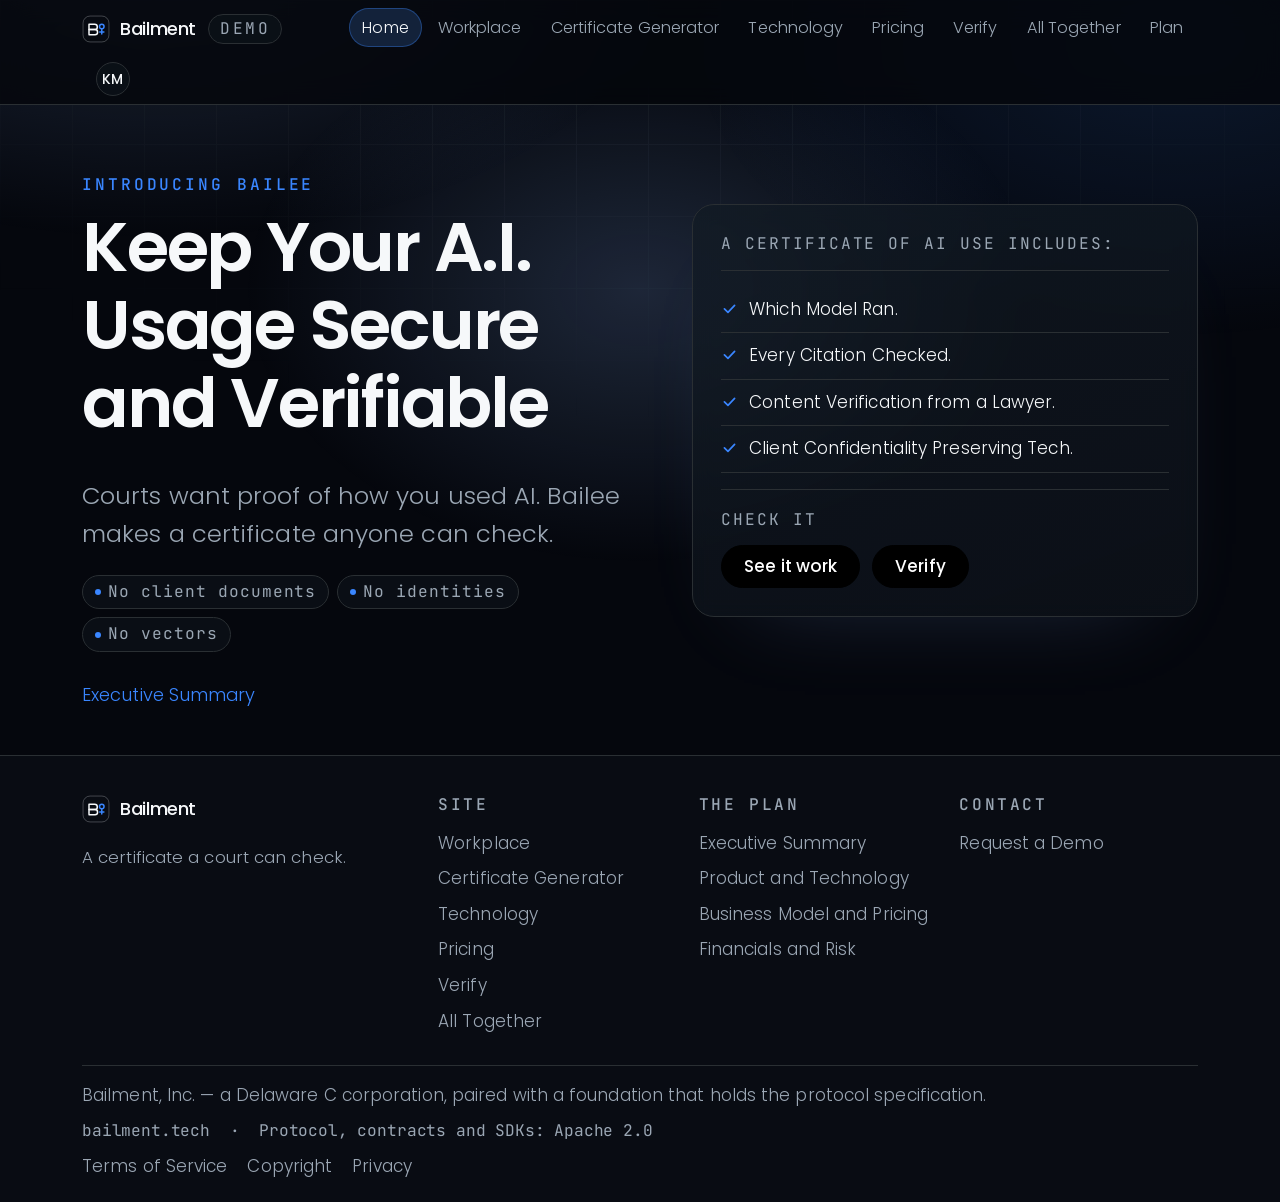
==== index.html @ bb175f4e "Add All Together: the four-part demo on one page - all-together.html (new nav tab): Workplace -> Cer" ====
<!DOCTYPE html>
<html lang="en">
<head>
  <meta charset="utf-8">
  <meta name="viewport" content="width=device-width, initial-scale=1">
  <meta http-equiv="Cache-Control" content="no-cache">
  <title>Bailment &mdash; Keep Your A.I. Usage Secure and Verifiable</title>
  <meta name="description" content="Courts ask lawyers to prove how they used AI. Bailee makes a certificate a court can check.">
  <meta name="color-scheme" content="dark">
  <link rel="canonical" href="https://bailment.tech/">
  <link rel="icon" href="assets/favicon.svg" type="image/svg+xml">
  <meta property="og:type" content="website">
  <meta property="og:site_name" content="Bailment">
  <meta property="og:title" content="Bailment &mdash; Keep Your A.I. Usage Secure and Verifiable">
  <meta property="og:description" content="Courts ask lawyers to prove how they used AI. Bailee makes a certificate a court can check.">
  <meta property="og:url" content="https://bailment.tech/">
  <meta property="og:image" content="https://bailment.tech/assets/og.png">
  <meta property="og:image:width" content="1200">
  <meta property="og:image:height" content="630">
  <meta property="og:image:alt" content="Bailment - a certificate a court can check">
  <meta name="twitter:card" content="summary_large_image">
  <meta name="twitter:title" content="Bailment &mdash; Keep Your A.I. Usage Secure and Verifiable">
  <meta name="twitter:description" content="Courts ask lawyers to prove how they used AI. Bailee makes a certificate a court can check.">
  <meta name="twitter:image" content="https://bailment.tech/assets/og.png">
  <link rel="stylesheet" href="style.css?v=8">
</head>
<body>
<a class="skip" href="#main">Skip to content</a>
<header class="nav">
  <div class="wrap nav-inner">
    <a class="brand" href="index.html">
      <svg viewBox="0 0 32 32" role="img" aria-label="Bailment mark" focusable="false"><title>Bailment</title><rect x="1.2" y="1.2" width="29.6" height="29.6" rx="8" fill="none" stroke="currentColor" stroke-opacity=".28"/><path d="M8 21.5V10.5h6.4a3.1 3.1 0 0 1 0 6.2H8" fill="none" stroke="currentColor" stroke-width="1.7" stroke-linecap="round" stroke-linejoin="round"/><path d="M8 16.7h6.9a2.9 2.9 0 0 1 0 5.8H8" fill="none" stroke="currentColor" stroke-width="1.7" stroke-linecap="round" stroke-linejoin="round"/><circle cx="22.6" cy="13.1" r="2.6" fill="none" stroke="#3A86FF" stroke-width="1.7"/><path d="M22.6 15.7v5.9" stroke="#3A86FF" stroke-width="1.7" stroke-linecap="round"/><path d="M20.2 19.4h4.8" stroke="#3A86FF" stroke-width="1.7" stroke-linecap="round"/></svg>
      <span class="brand-name">Bailment</span>
    </a>
    <span class="stage" data-config="demoBanner" title="Working demonstration, not a production deployment">demo</span>
    <nav aria-label="Main">
      <ul class="nav-links">
        <li><a href="index.html" aria-current="page">Home</a></li>
        <li><a href="workplace.html">Workplace</a></li>
        <li><a href="product.html">Certificate Generator</a></li>
        <li><a href="technology.html">Technology</a></li>
        <li><a href="pricing.html">Pricing</a></li>
        <li><a href="verify.html">Verify</a></li>
        <li><a href="all-together.html">All Together</a></li>
        <li><a href="plan.html">Plan</a></li>
      </ul>
    </nav>
  </div>
</header>

<main id="main">

<section class="hero">
  <div class="wrap">
    <div class="grid split">
      <div>
        <span class="eyebrow">Introducing Bailee</span>
        <h1 data-config="headline">Keep Your A.I. Usage Secure and Verifiable</h1>
        <p class="lead" data-config="subline">Courts want proof of how you used AI. Bailee makes a certificate anyone can check.</p>
        <div class="chip-row" style="margin-top:20px">
          <span class="chip"><span class="dot"></span>No client documents</span>
          <span class="chip"><span class="dot"></span>No identities</span>
          <span class="chip"><span class="dot"></span>No vectors</span>
        </div>
      </div>

      <div class="cert" aria-label="Example certificate">
        <div class="cert-top">
          <span class="cert-title">A Certificate of AI Use Includes:</span>
        </div>
        <div class="cert-claim"><svg viewBox="0 0 20 20" aria-hidden="true" focusable="false"><path d="M4 10.5 L8.2 14.6 L16 6.4" fill="none" stroke="currentColor" stroke-width="2" stroke-linecap="round" stroke-linejoin="round"/></svg><span>Which Model Ran.</span></div>
        <div class="cert-claim"><svg viewBox="0 0 20 20" aria-hidden="true" focusable="false"><path d="M4 10.5 L8.2 14.6 L16 6.4" fill="none" stroke="currentColor" stroke-width="2" stroke-linecap="round" stroke-linejoin="round"/></svg><span>Every Citation Checked.</span></div>
        <div class="cert-claim"><svg viewBox="0 0 20 20" aria-hidden="true" focusable="false"><path d="M4 10.5 L8.2 14.6 L16 6.4" fill="none" stroke="currentColor" stroke-width="2" stroke-linecap="round" stroke-linejoin="round"/></svg><span>Content Verification from a Lawyer.</span></div>
        <div class="cert-claim"><svg viewBox="0 0 20 20" aria-hidden="true" focusable="false"><path d="M4 10.5 L8.2 14.6 L16 6.4" fill="none" stroke="currentColor" stroke-width="2" stroke-linecap="round" stroke-linejoin="round"/></svg><span>Client Confidentiality Preserving Tech.</span></div>
        <div class="cert-foot">
          <span class="cert-title">Check It</span>
          <div class="btn-row">
            <a class="btn" href="product.html" data-keep-label>See it work</a>
            <a class="btn" href="verify.html" data-keep-label>Verify</a>
          </div>
        </div>
      </div>
    </div>
    <p class="muted" style="margin-top:28px"><a href="plan.html#executive-summary">The detail is in the plan &rarr;</a></p>
  </div>
</section>
</main>

<footer class="footer">
  <div class="wrap">
    <div class="footer-grid">
      <div>
        <a class="brand" href="index.html">
          <svg viewBox="0 0 32 32" role="img" aria-label="Bailment mark" focusable="false"><title>Bailment</title><rect x="1.2" y="1.2" width="29.6" height="29.6" rx="8" fill="none" stroke="currentColor" stroke-opacity=".28"/><path d="M8 21.5V10.5h6.4a3.1 3.1 0 0 1 0 6.2H8" fill="none" stroke="currentColor" stroke-width="1.7" stroke-linecap="round" stroke-linejoin="round"/><path d="M8 16.7h6.9a2.9 2.9 0 0 1 0 5.8H8" fill="none" stroke="currentColor" stroke-width="1.7" stroke-linecap="round" stroke-linejoin="round"/><circle cx="22.6" cy="13.1" r="2.6" fill="none" stroke="#3A86FF" stroke-width="1.7"/><path d="M22.6 15.7v5.9" stroke="#3A86FF" stroke-width="1.7" stroke-linecap="round"/><path d="M20.2 19.4h4.8" stroke="#3A86FF" stroke-width="1.7" stroke-linecap="round"/></svg>
          <span class="brand-name">Bailment</span>
        </a>
        <p class="muted" style="margin-top:14px;max-width:36ch;font-size:.98rem">
          A certificate a court can check.
        </p>
      </div>
      <div>
        <h4>Site</h4>
        <ul>
          <li><a href="workplace.html">Workplace</a></li>
          <li><a href="product.html">Certificate Generator</a></li>
          <li><a href="technology.html">Technology</a></li>
          <li><a href="pricing.html">Pricing</a></li>
          <li><a href="verify.html">Verify</a></li>
        <li><a href="all-together.html">All Together</a></li>
        </ul>
      </div>
      <div>
        <h4>The Plan</h4>
        <ul>
          <li><a href="plan.html#executive-summary">Executive Summary</a></li>
          <li><a href="plan.html#product-and-technology">Product and Technology</a></li>
          <li><a href="plan.html#business-model-and-pricing">Business Model and Pricing</a></li>
          <li><a href="plan.html#financial-plan-and-risk-register">Financials and Risk</a></li>
        </ul>
      </div>
      <div>
        <h4>Contact</h4>
        <ul>
          <li><a href="mailto:admin@bailment.tech" data-config="contactEmail">Request a Demo</a></li>
          </ul>
      </div>
    </div>
    <div class="footer-bottom">
      <p>Bailment, Inc. &mdash; a Delaware C corporation, paired with a foundation that holds the protocol specification.</p>
      <p class="mono">bailment.tech &nbsp;&middot;&nbsp; Protocol, contracts and SDKs: Apache&nbsp;2.0</p>
      <ul class="footer-legal">
        <li><a href="terms.html">Terms of Service</a></li>
        <li><a href="copyright.html">Copyright</a></li>
        <li><a href="privacy.html">Privacy</a></li>
      </ul>
    </div>
  </div>
</footer>
<script src="app/profile.js?v=2"></script>
<script src="app/config.js?v=7"></script>
</body>
</html>
---- style.css ----
@import url("tokens.css?v=3");

/* Self-hosted fonts. No request leaves the visitor's browser for a third party.
   Files in assets/fonts/, latin subset, from Google Fonts under the SIL Open Font License. */
@font-face{font-family:Poppins;font-style:normal;font-weight:300;font-display:swap;src:url("assets/fonts/poppins-300.woff2") format("woff2")}
@font-face{font-family:Poppins;font-style:normal;font-weight:400;font-display:swap;src:url("assets/fonts/poppins-400.woff2") format("woff2")}
@font-face{font-family:Poppins;font-style:normal;font-weight:500;font-display:swap;src:url("assets/fonts/poppins-500.woff2") format("woff2")}
@font-face{font-family:Poppins;font-style:normal;font-weight:600;font-display:swap;src:url("assets/fonts/poppins-600.woff2") format("woff2")}
@font-face{font-family:'JetBrains Mono';font-style:normal;font-weight:100 800;font-display:swap;src:url("assets/fonts/jetbrains-mono-var.woff2") format("woff2")}


/* ---------------------------------------------------------------------------
   Bailment / Bailee — shared stylesheet
   Dark canvas, glass panels, hairline borders, radial halos, pill chips.
   Colours and fonts come from tokens.css. Do not redefine them here.
--------------------------------------------------------------------------- */

*,*::before,*::after{box-sizing:border-box}

/* :root, not html, on purpose. app/config.js appends a <style data-bailee-theme>
   block LAST in the head, and it used to carry `html{font-size:calc(100% * ...)}`
   and `body{font-size:calc(16px * ...)}` — which dragged the page back to a 16px
   root and a 16px body, exactly the "smaller and harder to read" Kevin reported.
   Two fixes, belt and braces: config.js now repeats these authored numbers
   (106.25% and 1.06rem) instead of 16px, AND a (0,1,0) `:root` with a (0,0,2)
   `html body` outranks that block's (0,0,1) selectors whatever the source order.
   Both still read --font-scale, so an administrator's scale hook keeps working on
   top of 17px. If these numbers move, move the pair in app/config.js with them. */
:root{
  -webkit-text-size-adjust:100%;
  scroll-behavior:smooth;
  /* UI pass v4: root is 106.25% of the reader's default (17px), so browser font
     settings still win. Every rem below is 17px-based. */
  font-size:calc(106.25% * var(--font-scale,1));
}

html body{
  margin:0;
  background:var(--canvas);
  color:var(--ink);
  font-family:var(--font-body);
  font-size:1.06rem;   /* ~18px, and stays 18px under the theme block */
  line-height:1.62;
  font-weight:300;
  letter-spacing:.005em;
  -webkit-font-smoothing:antialiased;
  overflow-x:hidden;
}

/* Page-wide ambient grid + halo, drawn behind everything. */
body::before{
  content:"";
  position:fixed; inset:0; z-index:-2;
  background-image:
    linear-gradient(to right,  var(--border-hairline) 1px, transparent 1px),
    linear-gradient(to bottom, var(--border-hairline) 1px, transparent 1px);
  background-size:72px 72px;
  opacity:.34;
  -webkit-mask-image:radial-gradient(ellipse 90% 60% at 50% 0%, #000 0%, transparent 78%);
  mask-image:radial-gradient(ellipse 90% 60% at 50% 0%, #000 0%, transparent 78%);
  pointer-events:none;
}
body::after{
  content:"";
  position:fixed; inset:0; z-index:-1;
  background:
    radial-gradient(760px 420px at 12% -6%,  var(--fx-halo-a), transparent 70%),
    radial-gradient(680px 420px at 92% 4%,   var(--fx-halo-b), transparent 72%);
  pointer-events:none;
}

img,svg{max-width:100%}
a{color:var(--accent);text-decoration:none}
a:hover{color:var(--accent-hover)}
a:focus-visible,button:focus-visible,input:focus-visible,select:focus-visible{
  outline:2px solid var(--accent); outline-offset:3px; border-radius:6px;
}

/* --- Type ---------------------------------------------------------------- */

h1,h2,h3,h4{
  font-family:var(--font-heading);
  font-weight:500;
  line-height:1.12;
  letter-spacing:-.022em;
  margin:0 0 .5em;
  color:var(--ink);
}
h1{font-size:clamp(2.1rem,6.4vw,4.1rem);font-weight:600;letter-spacing:-.032em}
h2{font-size:clamp(1.55rem,3.6vw,2.5rem);letter-spacing:-.026em}
h3{font-size:clamp(1.16rem,1.8vw,1.42rem);font-weight:500}
h4{font-size:1.06rem;font-weight:500}
p{margin:0 0 .92em}
p:last-child{margin-bottom:0}
strong{font-weight:500;color:var(--ink)}
small{font-size:.95rem}

.lead{
  font-size:clamp(1.14rem,2vw,1.42rem);
  line-height:1.56;
  color:var(--fg-muted);
  font-weight:300;
  max-width:62ch;
}
.muted{color:var(--fg-muted)}
.mono{font-family:var(--font-mono);font-size:.95em;letter-spacing:-.01em}
.hash{
  font-family:var(--font-mono);
  font-size:.95rem;
  line-height:1.55;
  color:var(--brand-200);
  word-break:break-all;
  letter-spacing:-.02em;
}
.accent{color:var(--accent)}

.eyebrow{
  display:inline-block;
  font-family:var(--font-mono);
  font-size:.95rem;
  font-weight:500;
  letter-spacing:.18em;
  line-height:1.45;
  text-transform:uppercase;
  color:var(--accent);
  margin:0 0 .7rem;
}
.eyebrow.dim{color:var(--fg-muted)}

/* --- Layout -------------------------------------------------------------- */

.wrap{
  width:100%;
  max-width:var(--maxw);
  margin-inline:auto;
  padding-inline:clamp(18px,4vw,32px);
}
.section{padding-block:clamp(34px,4.2vw,60px);position:relative}
.section.tight{padding-block:clamp(24px,2.8vw,40px)}
.section + .section{border-top:1px solid var(--border-hairline)}
.section-head{max-width:70ch;margin-bottom:clamp(14px,2vw,24px)}
.section-head p{color:var(--fg-muted)}

.grid{display:grid;gap:18px}
@media(min-width:640px){
  .grid.cols-2{grid-template-columns:repeat(2,1fr)}
  .grid.cols-3{grid-template-columns:repeat(2,1fr)}
  .grid.cols-4{grid-template-columns:repeat(2,1fr)}
}
@media(min-width:960px){
  .grid.cols-3{grid-template-columns:repeat(3,1fr)}
  .grid.cols-4{grid-template-columns:repeat(4,1fr)}
  .grid.split{grid-template-columns:1.05fr .95fr;gap:clamp(24px,4vw,56px);align-items:center}
}
.stack > * + *{margin-top:clamp(12px,1.6vw,18px)}

/* --- Nav ----------------------------------------------------------------- */

.nav{
  position:sticky; top:0; z-index:50;
  background:color-mix(in srgb, var(--canvas) 86%, transparent);
  backdrop-filter:blur(14px);
  -webkit-backdrop-filter:blur(14px);
  border-bottom:1px solid var(--border-hairline);
}
/* UI pass v3 — the row must never drop a link.
   Wide (>=1160px): brand + all seven links on one line.
   Narrower: the links take their own full-width line and become a single
   NO-WRAP horizontal strip that scrolls. Nothing wraps below the fold and
   all seven labels stay reachable at 360 / 768 / 1280 and at 1440@150%. */
.nav-inner{
  display:flex; align-items:center; gap:12px;
  min-height:60px;
  flex-wrap:wrap;
  padding-block:8px;
}
.nav-inner > nav{order:3;flex:1 1 100%;min-width:0}
@media(min-width:1160px){
  .nav-inner > nav{order:0;flex:0 1 auto;margin-left:auto}
}
.brand{display:inline-flex;align-items:center;gap:10px;color:var(--ink);flex:0 0 auto}
.brand:hover{color:var(--ink)}
.brand svg{display:block;width:28px;height:28px;flex:0 0 auto}
.brand-name{font-weight:500;font-size:1.06rem;letter-spacing:-.02em;white-space:nowrap}
.brand-name span{color:var(--fg-muted);font-weight:300}

.nav-links{
  display:flex; align-items:center; gap:3px;
  flex-wrap:nowrap;
  overflow-x:auto; overflow-y:hidden;
  overscroll-behavior-x:contain;
  -webkit-overflow-scrolling:touch;
  scrollbar-width:thin;
  scrollbar-color:var(--accent-ring) transparent;
  scroll-snap-type:x proximity;
  list-style:none; padding:0 2px 3px; margin-block:0;
  max-width:100%;
}
.nav-links::-webkit-scrollbar{height:4px}
.nav-links::-webkit-scrollbar-thumb{background:var(--accent-ring);border-radius:999px}
.nav-links::-webkit-scrollbar-track{background:transparent}
.nav-links li{flex:0 0 auto;scroll-snap-align:center}
.nav-links a{
  display:inline-block;
  padding:8px 12px;
  border-radius:999px;
  font-size:.95rem;
  line-height:1.3;
  color:var(--fg-muted);
  border:1px solid transparent;
  white-space:nowrap;
}
.nav-links a:hover{color:var(--ink);background:var(--chip-bg)}
.nav-links a[aria-current="page"]{
  color:var(--ink);
  background:var(--accent-subtle);
  border-color:var(--accent-ring);
}
@media(max-width:560px){
  .nav-inner{min-height:0;gap:10px}
  .nav-links{gap:2px}
  .nav-links a{padding:8px 10px}
}


/* --- Buttons ------------------------------------------------------------- */

.btn{
  display:inline-flex;align-items:center;justify-content:center;gap:9px;
  padding:12px 22px;
  border-radius:999px;
  border:1px solid transparent;
  font-family:var(--font-body);
  font-size:1rem;font-weight:500;
  line-height:1;
  cursor:pointer;
  text-align:center;
  transition:background .15s ease,border-color .15s ease,color .15s ease,transform .15s ease;
}
.btn svg{width:16px;height:16px;flex:0 0 auto}
.btn-primary{background:var(--accent);color:#04070d;border-color:var(--accent)}
.btn-primary:hover{background:var(--accent-hover);border-color:var(--accent-hover);color:#04070d}
.btn-ghost{background:var(--chip-bg);color:var(--ink);border-color:var(--border-hairline)}
.btn-ghost:hover{color:var(--ink);border-color:var(--accent-ring);background:var(--accent-subtle)}
.btn-row{display:flex;flex-wrap:wrap;gap:12px;margin-top:16px}
@media(max-width:400px){.btn{width:100%}}

/* --- Panels & chips ------------------------------------------------------ */

.panel{
  background:var(--panel-bg);
  border:1px solid var(--border-hairline);
  border-radius:var(--radius);
  padding:clamp(20px,2.6vw,28px);
  backdrop-filter:blur(8px);
  -webkit-backdrop-filter:blur(8px);
  position:relative;
}
.panel.lg{border-radius:var(--radius-lg);padding:clamp(24px,3.4vw,40px)}
.panel.hl{border-color:var(--accent-ring);box-shadow:0 0 0 1px var(--accent-ring),0 24px 60px -40px var(--fx-glow)}
.panel h3{margin-bottom:.4em}
.panel p:last-child{margin-bottom:0}

.card-num{
  font-family:var(--font-mono);
  font-size:.95rem;letter-spacing:.14em;line-height:1.45;
  color:var(--accent);
  display:block;margin-bottom:9px;
}

.chip{
  display:inline-flex;align-items:center;gap:7px;
  padding:5px 12px;
  border-radius:999px;
  background:var(--chip-bg);
  border:1px solid var(--border-hairline);
  font-family:var(--font-mono);
  font-size:.95rem;
  line-height:1.4;
  letter-spacing:.06em;
  color:var(--fg-muted);
  white-space:nowrap;
}
.chip.on{color:var(--brand-200);border-color:var(--accent-ring);background:var(--accent-subtle)}
.chip-row{display:flex;flex-wrap:wrap;gap:8px}
.dot{width:6px;height:6px;border-radius:50%;background:var(--accent);flex:0 0 auto}

/* --- Stat band ----------------------------------------------------------- */

.stats{
  display:grid;gap:1px;
  background:var(--border-hairline);
  border:1px solid var(--border-hairline);
  border-radius:var(--radius);
  overflow:hidden;
  grid-template-columns:1fr;
}
@media(min-width:560px){.stats{grid-template-columns:repeat(2,1fr)}}
@media(min-width:960px){.stats{grid-template-columns:repeat(auto-fit,minmax(180px,1fr))}}
.stat{background:var(--neutral-950);padding:18px}
.stat b{
  display:block;
  font-size:clamp(1.6rem,3vw,2.1rem);
  font-weight:600;line-height:1.05;letter-spacing:-.03em;
  color:var(--ink);
  margin-bottom:6px;
}
.stat span{display:block;font-size:.95rem;color:var(--fg-muted);line-height:1.5}

/* --- Tables -------------------------------------------------------------- */

.scroll-x{
  overflow-x:auto;
  -webkit-overflow-scrolling:touch;
  border:1px solid var(--border-hairline);
  border-radius:var(--radius);
  background:var(--panel-bg);
}
.scroll-x > table{border:0;border-radius:0;background:transparent;margin:0;min-width:520px}
table{
  width:100%;
  border-collapse:collapse;
  font-size:1rem;
  line-height:1.55;
}
caption{
  caption-side:top;
  text-align:left;
  padding:14px 16px 0;
  color:var(--fg-muted);
  font-size:.95rem;
}
th,td{
  text-align:left;
  vertical-align:top;
  padding:12px 16px;
  border-bottom:1px solid var(--border-hairline);
}
thead th{
  font-family:var(--font-mono);
  font-weight:500;
  font-size:.95rem;
  letter-spacing:.12em;
  line-height:1.4;
  text-transform:uppercase;
  color:var(--accent);
  white-space:nowrap;
}
tbody th{font-weight:500;color:var(--ink)}
tbody td{color:var(--fg-muted)}
tbody tr:last-child th,tbody tr:last-child td{border-bottom:0}
tbody tr:hover td,tbody tr:hover th{background:color-mix(in srgb,var(--brand-400) 5%,transparent)}
td .mono,th .mono{color:var(--brand-200)}
.num{font-family:var(--font-mono);color:var(--brand-200);white-space:nowrap}

/* --- Lists --------------------------------------------------------------- */

.ticks{list-style:none;padding:0;margin:0}
.ticks li{
  position:relative;
  padding-left:26px;
  margin-bottom:9px;
  color:var(--fg-muted);
}
.ticks li:last-child{margin-bottom:0}
.ticks li::before{
  content:"";
  position:absolute;left:0;top:.62em;
  width:9px;height:9px;border-radius:2px;
  background:var(--accent);
  box-shadow:0 0 12px var(--fx-glow);
}
.ticks.no li::before{background:var(--fg-muted);opacity:.5;box-shadow:none}
.ticks li strong{color:var(--ink)}

.kv{list-style:none;padding:0;margin:0}
.kv li{
  display:flex;flex-wrap:wrap;gap:6px 14px;
  padding:10px 0;
  border-bottom:1px solid var(--border-hairline);
}
.kv li:last-child{border-bottom:0}
.kv b{font-weight:500;min-width:180px;flex:0 0 auto}
.kv span{color:var(--fg-muted);flex:1 1 220px}

/* --- Hero ---------------------------------------------------------------- */

.hero{
  position:relative;
  padding-block:clamp(34px,5vw,68px) clamp(24px,3.6vw,46px);
  overflow:hidden;
}
.hero::before{
  content:"";
  position:absolute;
  left:50%;top:-30%;
  width:min(1100px,150vw);height:min(760px,110vw);
  transform:translateX(-50%);
  background:radial-gradient(closest-side, var(--fx-halo-a), transparent 72%);
  pointer-events:none;
}
.hero .wrap{position:relative}
.hero h1{max-width:18ch}
.hero .lead{margin-top:16px}

/* --- Certificate mock (hero visual) -------------------------------------- */

.cert{
  background:linear-gradient(160deg,color-mix(in srgb,var(--neutral-900) 72%,transparent),var(--panel-bg));
  border:1px solid var(--border-hairline);
  border-radius:var(--radius-lg);
  padding:clamp(20px,2.6vw,28px);
  box-shadow:0 40px 90px -60px var(--fx-glow);
  backdrop-filter:blur(10px);
  -webkit-backdrop-filter:blur(10px);
}
.cert-top{
  display:flex;justify-content:space-between;align-items:center;gap:12px;
  padding-bottom:14px;margin-bottom:16px;
  border-bottom:1px solid var(--border-hairline);
}
.cert-title{font-family:var(--font-mono);font-size:.95rem;letter-spacing:.12em;line-height:1.4;text-transform:uppercase;color:var(--fg-muted)}
.cert-claim{
  display:flex;gap:11px;align-items:flex-start;
  padding:10px 0;
  border-bottom:1px solid var(--border-hairline);
  font-size:1rem;
  line-height:1.5;
}
.cert-claim:last-of-type{border-bottom:0}
.cert-claim svg{width:17px;height:17px;flex:0 0 auto;margin-top:3px;color:var(--accent)}
.cert-foot{
  margin-top:16px;padding-top:14px;
  border-top:1px solid var(--border-hairline);
}

/* --- Diagrams ------------------------------------------------------------ */

.diagram{
  border:1px solid var(--border-hairline);
  border-radius:var(--radius);
  background:var(--panel-bg);
  padding:clamp(14px,2vw,22px);
  overflow-x:auto;
  -webkit-overflow-scrolling:touch;
}
.diagram svg{display:block;height:auto;min-width:880px;width:100%}
figure{margin:0}
figure > figcaption{margin-top:12px;font-size:.95rem;line-height:1.55;color:var(--fg-muted);max-width:76ch}

.stage{
  display:inline-flex;align-items:center;
  padding:3px 11px;
  border-radius:999px;
  border:1px solid var(--border-hairline);
  background:var(--chip-bg);
  font-family:var(--font-mono);
  font-size:.95rem;letter-spacing:.16em;line-height:1.4;text-transform:uppercase;
  color:var(--fg-muted);
  flex:0 0 auto;
}

.stage-note{
  display:flex;gap:10px;align-items:flex-start;
  margin:16px 0 0;
  font-size:.98rem;
  line-height:1.55;
  color:var(--fg-muted);
}
.stage-note::before{
  content:"";
  width:6px;height:6px;border-radius:50%;
  background:var(--accent);
  flex:0 0 auto;margin-top:.55em;
}

.skip{
  position:absolute;left:-9999px;top:0;
  background:var(--accent);color:#04070d;
  padding:10px 16px;border-radius:0 0 var(--radius-sm) 0;
  font-size:1rem;z-index:100;
}
.skip:focus{left:0;color:#04070d}
.dg-box{fill:var(--neutral-950);stroke:var(--border-hairline)}
.dg-box-a{fill:var(--accent-subtle);stroke:var(--accent-ring)}
.dg-t{fill:var(--ink);font-family:var(--font-body);font-size:13px;font-weight:400}
.dg-s{fill:var(--fg-muted);font-family:var(--font-mono);font-size:10.5px;letter-spacing:.06em}
.dg-l{fill:var(--accent);font-family:var(--font-mono);font-size:10px;letter-spacing:.06em}
.dg-line{stroke:var(--border-hairline);stroke-width:1.2;fill:none}
.dg-line-a{stroke:var(--accent);stroke-width:1.4;fill:none;opacity:.85}

/* --- Callouts ------------------------------------------------------------ */

.note{
  border-left:2px solid var(--accent);
  padding:4px 0 4px 18px;
  color:var(--fg-muted);
  margin:16px 0;
}
.note strong{color:var(--ink)}
.quote{
  font-size:clamp(1.05rem,2.2vw,1.42rem);
  line-height:1.5;
  font-weight:300;
  letter-spacing:-.018em;
  color:var(--ink);
  max-width:56ch;
}
.quote cite{display:block;margin-top:13px;font-size:.95rem;line-height:1.45;font-style:normal;color:var(--fg-muted);font-family:var(--font-mono);letter-spacing:.1em;text-transform:uppercase}

/* --- CTA band ------------------------------------------------------------ */

.cta{
  position:relative;
  border:1px solid var(--accent-ring);
  border-radius:var(--radius-lg);
  padding:clamp(24px,4vw,48px);
  background:
    radial-gradient(700px 320px at 50% 0%, var(--fx-halo-b), transparent 70%),
    var(--panel-bg);
  text-align:center;
  overflow:hidden;
}
.cta h2{max-width:22ch;margin-inline:auto}
.cta .lead{margin-inline:auto}
.cta .btn-row{justify-content:center}

/* --- Widget mount points ------------------------------------------------- */

.widget{
  display:block;
  background:var(--panel-bg);
  border:1px solid var(--border-hairline);
  border-radius:var(--radius);
  padding:clamp(20px,2.6vw,28px);
  margin-block:16px;
  backdrop-filter:blur(8px);
  -webkit-backdrop-filter:blur(8px);
}
.widget-placeholder{color:var(--fg-muted);font-family:var(--font-mono);font-size:.95rem;line-height:1.6;margin:0}

/* --- Footer -------------------------------------------------------------- */

.footer{
  border-top:1px solid var(--border-hairline);
  padding-block:clamp(24px,3.2vw,38px) 22px;
  background:color-mix(in srgb,var(--neutral-950) 55%,transparent);
}
.footer-grid{display:grid;gap:22px;grid-template-columns:1fr}
@media(min-width:720px){.footer-grid{grid-template-columns:1.4fr 1fr 1fr 1fr}}
.footer h4{
  font-family:var(--font-mono);font-size:.95rem;font-weight:500;
  letter-spacing:.16em;line-height:1.4;text-transform:uppercase;color:var(--fg-muted);
  margin-bottom:11px;
}
.footer ul{list-style:none;padding:0;margin:0}
.footer li{margin-bottom:6px}
.footer li a{color:var(--fg-muted);font-size:1rem}
.footer li a:hover{color:var(--ink)}
.footer-bottom{
  margin-top:clamp(16px,2.4vw,24px);
  padding-top:16px;
  border-top:1px solid var(--border-hairline);
  display:flex;flex-wrap:wrap;gap:10px 22px;justify-content:space-between;
  font-size:1rem;line-height:1.55;color:var(--fg-muted);
}
.footer-bottom p{margin:0}
/* legal placeholders live in the footer only, never in the top nav */
.footer-legal{
  flex:1 1 100%;
  display:flex;flex-wrap:wrap;gap:6px 20px;
  list-style:none;margin:0;padding:0;
}
.footer-legal li{margin:0}
.footer-legal a{color:var(--fg-muted);font-size:1rem}
.footer-legal a:hover{color:var(--ink)}

/* --- Small screens ------------------------------------------------------- */

@media(max-width:400px){
  html body{font-size:1.02rem}
  .panel,.cert,.widget{padding:18px}
  th,td{padding:11px 12px}
}

@media(prefers-reduced-motion:reduce){
  :root{scroll-behavior:auto}
  *{transition-duration:.01ms !important;animation-duration:.01ms !important}
}

/* Home hero certificate: the two actions sit under "Check It". Black pills, blue glow on hover. */
.cert-foot .btn-row{margin-top:12px}
.cert-foot .btn{background:#000;color:#fff;border-color:#000;transition:box-shadow .15s ease,border-color .15s ease,transform .15s ease}
.cert-foot .btn:hover,.cert-foot .btn:focus-visible{
  background:#000;color:#fff;border-color:var(--accent);
  box-shadow:0 0 0 1px var(--accent),0 0 20px 2px color-mix(in srgb,var(--accent) 55%,transparent);
}

/* ------------------------------------------------------------ the profile
   One identity, reachable from every page. The avatar sits at the end of the nav. */
.pf-button{
  margin-left:14px;display:inline-flex;align-items:center;justify-content:center;
  background:none;border:0;padding:0;cursor:pointer;
}
.pf-avatar{
  display:inline-flex;align-items:center;justify-content:center;
  width:34px;height:34px;border-radius:999px;
  background:var(--chip-bg);color:var(--ink);
  border:1px solid var(--border-hairline);
  font-family:var(--font-body);font-size:.82rem;font-weight:500;letter-spacing:.02em;
}
.pf-button:hover .pf-avatar,.pf-button:focus-visible .pf-avatar{border-color:var(--accent);color:var(--accent)}
.pf-dialog{
  width:min(820px,94vw);max-height:88vh;overflow:auto;padding:0 20px 20px;
  background:var(--bg-surface,#121b24);color:var(--ink);
  border:1px solid var(--border-hairline);border-radius:var(--radius-lg);
}
.pf-dialog::backdrop{background:rgba(2,5,12,.72)}
.pf-top{
  position:sticky;top:0;z-index:1;display:flex;align-items:center;justify-content:space-between;
  gap:16px;padding:16px 0;background:inherit;border-bottom:1px solid var(--border-hairline);
}
.pf-who{display:flex;align-items:center;gap:12px}
.pf-who small{display:block;color:var(--fg-muted);font-size:.86rem}
.pf-tabs{display:flex;flex-wrap:wrap;gap:8px;padding:14px 0}
.pf-tab{
  background:var(--chip-bg);color:var(--fg-muted);border:1px solid var(--border-hairline);
  border-radius:999px;padding:7px 14px;font-family:var(--font-body);font-size:.9rem;cursor:pointer;
}
.pf-tab.on,.pf-tab:hover{color:var(--ink);border-color:var(--accent)}
.pf-pane{padding-bottom:8px}
.pf-field{display:block;margin:10px 0}
.pf-field span{display:block;font-size:.8rem;letter-spacing:.08em;text-transform:uppercase;color:var(--fg-muted);margin-bottom:6px}
.pf-field input{
  width:100%;background:var(--chip-bg);color:var(--ink);border:1px solid var(--border-hairline);
  border-radius:10px;padding:10px 13px;font-family:var(--font-body);font-size:1rem;
}
.pf-line{display:flex;justify-content:space-between;gap:16px;padding:9px 0;border-bottom:1px solid var(--border-hairline)}
.pf-line span{color:var(--fg-muted)}
.pf-key{margin:14px 0}
.pf-keylabel{display:block;font-size:.8rem;letter-spacing:.08em;text-transform:uppercase;color:var(--fg-muted);margin-bottom:6px}
.pf-key textarea{
  width:100%;background:var(--chip-bg);color:var(--ink);border:1px solid var(--border-hairline);
  border-radius:10px;padding:10px 13px;font-family:var(--font-mono);font-size:.86rem;word-break:break-all;
}
.pf-warn{margin:8px 0 0;padding:10px 13px;border-radius:10px;font-size:.92rem;
  background:color-mix(in srgb,#F59E0B 12%,transparent);border:1px solid color-mix(in srgb,#F59E0B 45%,transparent)}
.pf-hist{list-style:none;margin:0;padding:0}
.pf-hist li{border-bottom:1px solid var(--border-hairline)}
.pf-hist label{display:flex;align-items:center;gap:12px;padding:10px 0;cursor:pointer}
.pf-when{color:var(--fg-muted);font-size:.88rem;min-width:180px}
.pf-what{flex:1}
.pf-preview{
  white-space:pre-wrap;background:var(--chip-bg);border:1px solid var(--border-hairline);
  border-radius:10px;padding:14px;font-family:var(--font-mono);font-size:.82rem;max-height:320px;overflow:auto;
}
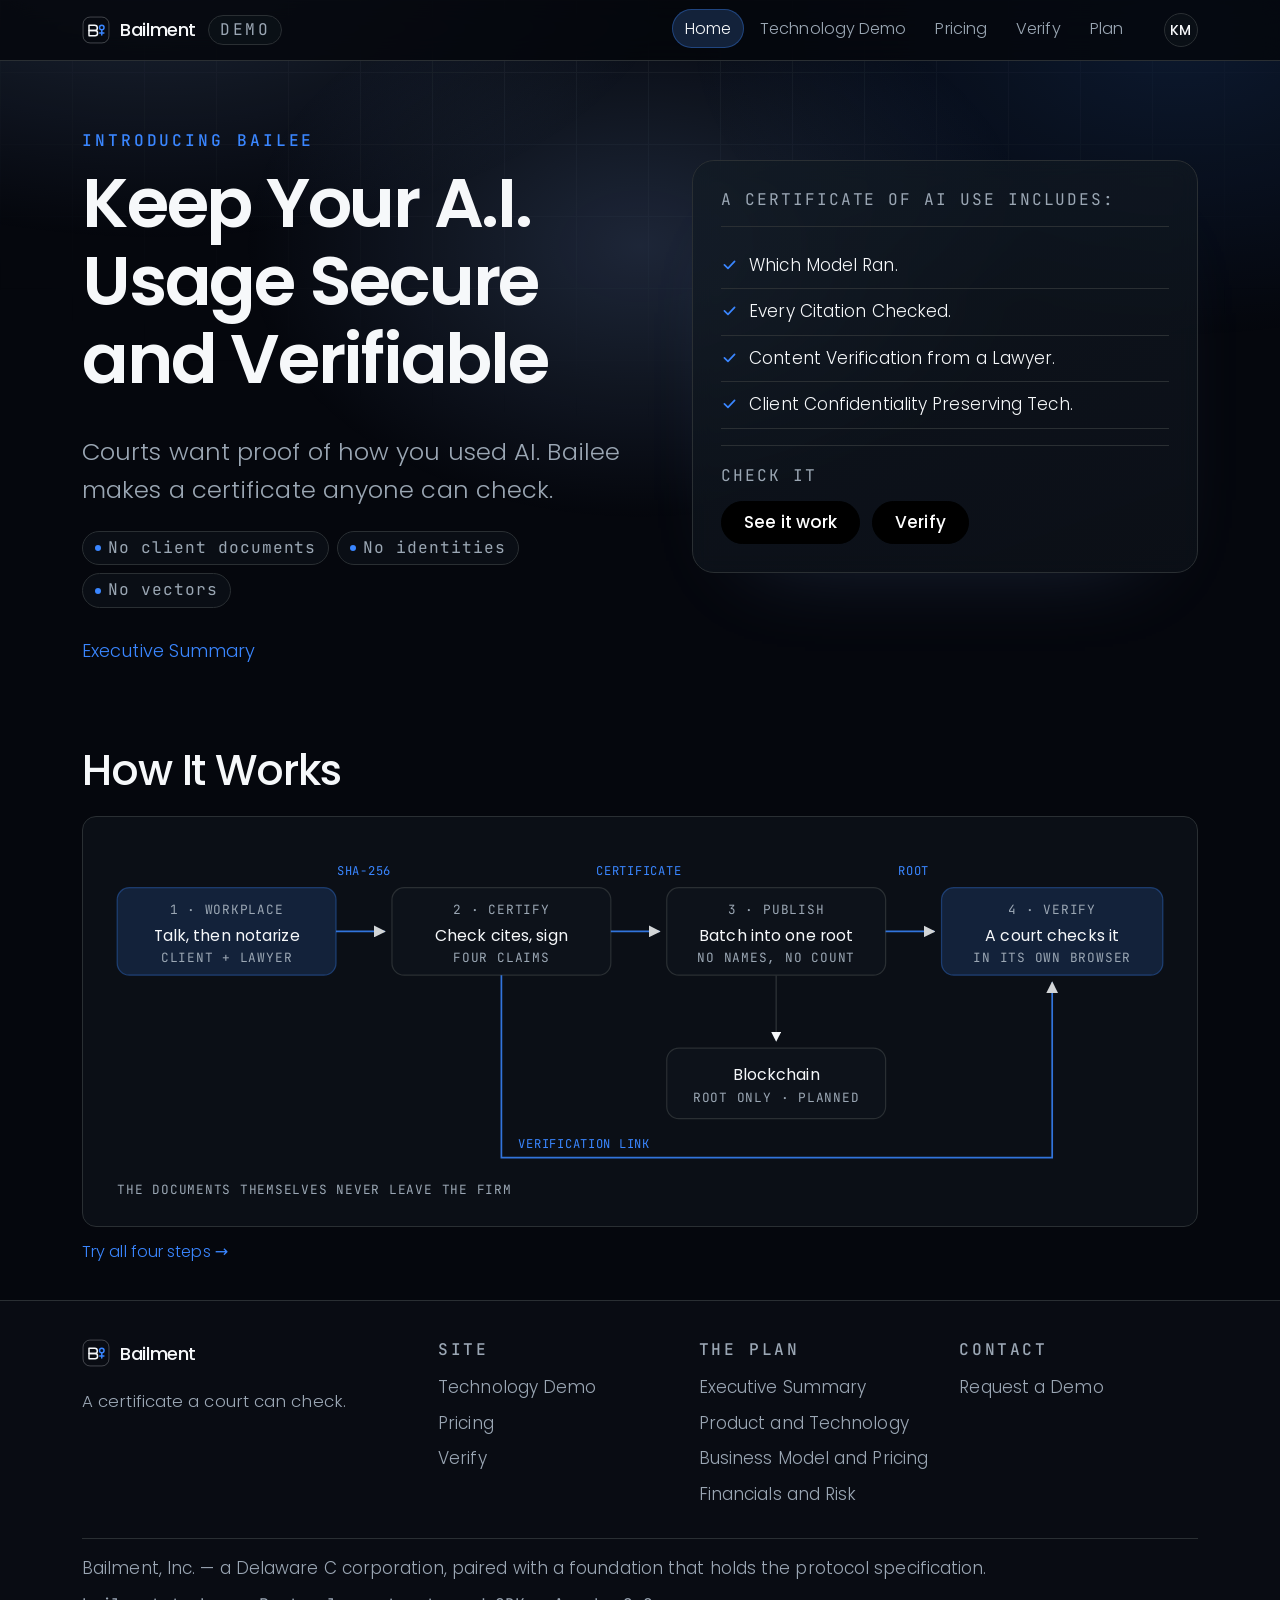
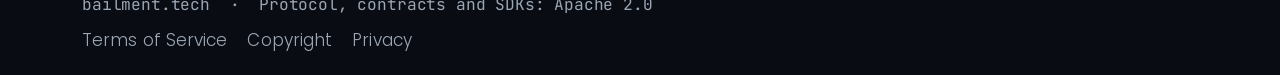
==== commit 02aa6978: "Technology Demo becomes the demo; Publish button; Start Over; process chart on Home - Nav: Workplace" ====
--- a/index.html
+++ b/index.html
@@ -36,12 +36,9 @@
     <nav aria-label="Main">
       <ul class="nav-links">
         <li><a href="index.html" aria-current="page">Home</a></li>
-        <li><a href="workplace.html">Workplace</a></li>
-        <li><a href="product.html">Certificate Generator</a></li>
-        <li><a href="technology.html">Technology</a></li>
+        <li><a href="all-together.html">Technology Demo</a></li>
         <li><a href="pricing.html">Pricing</a></li>
         <li><a href="verify.html">Verify</a></li>
-        <li><a href="all-together.html">All Together</a></li>
         <li><a href="plan.html">Plan</a></li>
       </ul>
     </nav>
@@ -75,13 +72,61 @@
         <div class="cert-foot">
           <span class="cert-title">Check It</span>
           <div class="btn-row">
-            <a class="btn" href="product.html" data-keep-label>See it work</a>
+            <a class="btn" href="all-together.html" data-keep-label>See it work</a>
             <a class="btn" href="verify.html" data-keep-label>Verify</a>
           </div>
         </div>
       </div>
     </div>
     <p class="muted" style="margin-top:28px"><a href="plan.html#executive-summary">The detail is in the plan &rarr;</a></p>
+  </div>
+</section>
+<section class="section tight" id="how-it-works">
+  <div class="wrap">
+    <h2>How It Works</h2>
+    <figure style="margin:0">
+      <div class="diagram">
+<svg viewBox="0 0 880 300" role="img" aria-labelledby="flowTitle flowDesc">
+  <title id="flowTitle">How Bailee works, in four steps</title>
+  <desc id="flowDesc">One: in the Workplace, a client and their lawyer talk, and the chat is notarized into a SHA-256 hash. Two: the hash goes into a certificate that is checked and signed. Three: the notarized record is batched with other firms' records and one period root is published to the blockchain. Four: a court verifies the certificate with a short link. The certificate travels from step two to step four; the documents never leave the firm.</desc>
+  <defs>
+    <marker id="fh" viewBox="0 0 10 10" refX="9" refY="5" markerWidth="7" markerHeight="7" orient="auto-start-reverse">
+      <path d="M0 0 L10 5 L0 10 z" fill="currentColor"/>
+    </marker>
+  </defs>
+  <rect x="10" y="40" width="180" height="72" rx="10" class="dg-box-a"/>
+  <text class="dg-s" x="100" y="62" text-anchor="middle">1 &#183; WORKPLACE</text>
+  <text class="dg-t" x="100" y="84" text-anchor="middle">Talk, then notarize</text>
+  <text class="dg-s" x="100" y="101" text-anchor="middle">CLIENT + LAWYER</text>
+  <rect x="236" y="40" width="180" height="72" rx="10" class="dg-box"/>
+  <text class="dg-s" x="326" y="62" text-anchor="middle">2 &#183; CERTIFY</text>
+  <text class="dg-t" x="326" y="84" text-anchor="middle">Check cites, sign</text>
+  <text class="dg-s" x="326" y="101" text-anchor="middle">FOUR CLAIMS</text>
+  <rect x="462" y="40" width="180" height="72" rx="10" class="dg-box"/>
+  <text class="dg-s" x="552" y="62" text-anchor="middle">3 &#183; PUBLISH</text>
+  <text class="dg-t" x="552" y="84" text-anchor="middle">Batch into one root</text>
+  <text class="dg-s" x="552" y="101" text-anchor="middle">NO NAMES, NO COUNT</text>
+  <rect x="688" y="40" width="182" height="72" rx="10" class="dg-box-a"/>
+  <text class="dg-s" x="779" y="62" text-anchor="middle">4 &#183; VERIFY</text>
+  <text class="dg-t" x="779" y="84" text-anchor="middle">A court checks it</text>
+  <text class="dg-s" x="779" y="101" text-anchor="middle">IN ITS OWN BROWSER</text>
+  <rect x="462" y="172" width="180" height="58" rx="10" class="dg-box"/>
+  <text class="dg-t" x="552" y="198" text-anchor="middle">Blockchain</text>
+  <text class="dg-s" x="552" y="216" text-anchor="middle">ROOT ONLY &#183; PLANNED</text>
+  <path class="dg-line-a" d="M190 76 H230" marker-end="url(#fh)" style="color:#3A86FF"/>
+  <path class="dg-line-a" d="M416 76 H456" marker-end="url(#fh)" style="color:#3A86FF"/>
+  <path class="dg-line-a" d="M642 76 H682" marker-end="url(#fh)" style="color:#3A86FF"/>
+  <path class="dg-line" d="M552 112 V166" marker-end="url(#fh)" style="color:#2A2F33"/>
+  <path class="dg-line-a" d="M326 112 V262 H779 V118" marker-end="url(#fh)" style="color:#3A86FF"/>
+  <text class="dg-l" x="213" y="30" text-anchor="middle">SHA-256</text>
+  <text class="dg-l" x="439" y="30" text-anchor="middle">CERTIFICATE</text>
+  <text class="dg-l" x="665" y="30" text-anchor="middle">ROOT</text>
+  <text class="dg-l" x="340" y="254">VERIFICATION LINK</text>
+  <text class="dg-s" x="10" y="292">THE DOCUMENTS THEMSELVES NEVER LEAVE THE FIRM</text>
+</svg>
+      </div>
+      <figcaption><a href="all-together.html">Try all four steps &rarr;</a></figcaption>
+    </figure>
   </div>
 </section>
 </main>
@@ -101,12 +146,9 @@
       <div>
         <h4>Site</h4>
         <ul>
-          <li><a href="workplace.html">Workplace</a></li>
-          <li><a href="product.html">Certificate Generator</a></li>
-          <li><a href="technology.html">Technology</a></li>
+          <li><a href="all-together.html">Technology Demo</a></li>
           <li><a href="pricing.html">Pricing</a></li>
           <li><a href="verify.html">Verify</a></li>
-        <li><a href="all-together.html">All Together</a></li>
         </ul>
       </div>
       <div>
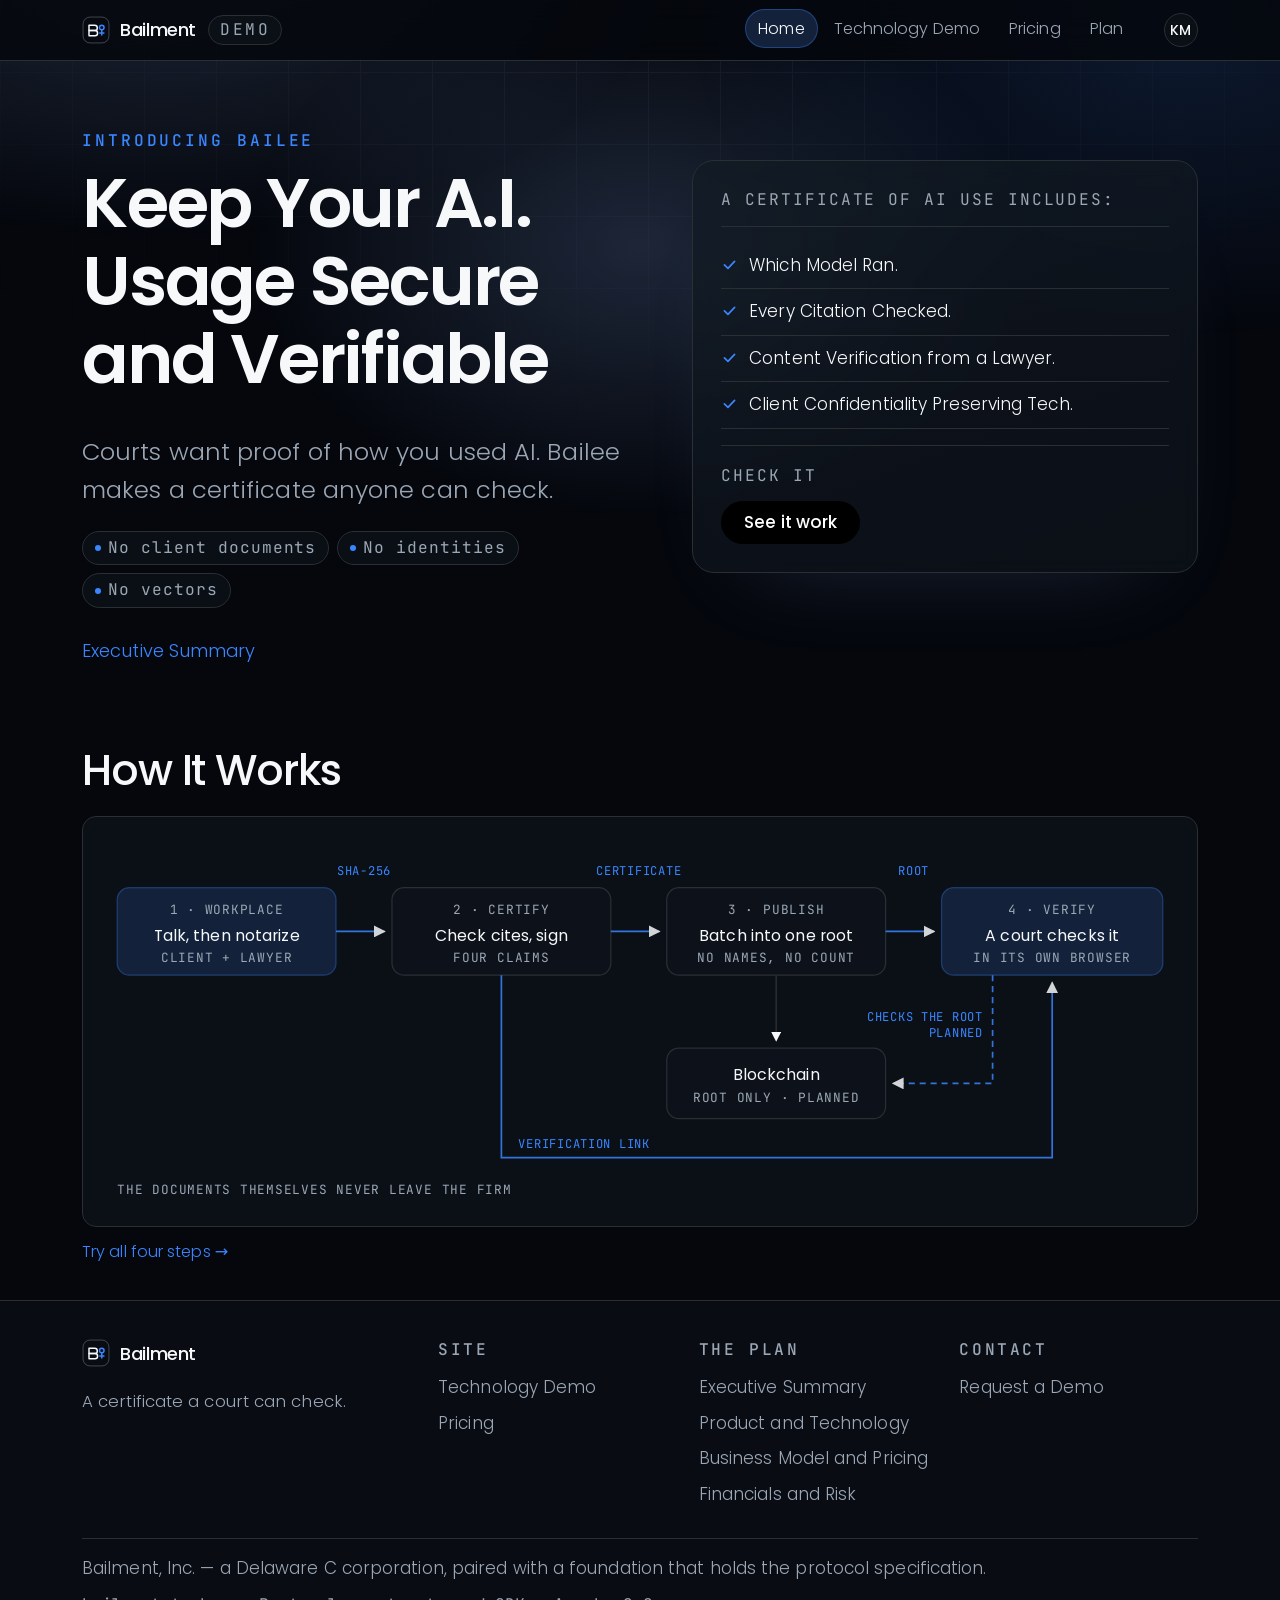
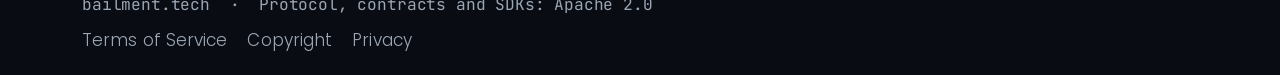
==== commit 3bb94ca3: "Archive the Verify tab; Home chart shows the planned Verify -> Blockchain check - Nav: Home, Technol" ====
--- a/index.html
+++ b/index.html
@@ -38,7 +38,6 @@
         <li><a href="index.html" aria-current="page">Home</a></li>
         <li><a href="all-together.html">Technology Demo</a></li>
         <li><a href="pricing.html">Pricing</a></li>
-        <li><a href="verify.html">Verify</a></li>
         <li><a href="plan.html">Plan</a></li>
       </ul>
     </nav>
@@ -73,7 +72,6 @@
           <span class="cert-title">Check It</span>
           <div class="btn-row">
             <a class="btn" href="all-together.html" data-keep-label>See it work</a>
-            <a class="btn" href="verify.html" data-keep-label>Verify</a>
           </div>
         </div>
       </div>
@@ -88,7 +86,7 @@
       <div class="diagram">
 <svg viewBox="0 0 880 300" role="img" aria-labelledby="flowTitle flowDesc">
   <title id="flowTitle">How Bailee works, in four steps</title>
-  <desc id="flowDesc">One: in the Workplace, a client and their lawyer talk, and the chat is notarized into a SHA-256 hash. Two: the hash goes into a certificate that is checked and signed. Three: the notarized record is batched with other firms' records and one period root is published to the blockchain. Four: a court verifies the certificate with a short link. The certificate travels from step two to step four; the documents never leave the firm.</desc>
+  <desc id="flowDesc">One: in the Workplace, a client and their lawyer talk, and the chat is notarized into a SHA-256 hash. Two: the hash goes into a certificate that is checked and signed. Three: the notarized record is batched with other firms' records and one period root is published to the blockchain. Four: a court verifies the certificate with a short link, and in the planned design checks the published root on the blockchain. The certificate travels from step two to step four; the documents never leave the firm.</desc>
   <defs>
     <marker id="fh" viewBox="0 0 10 10" refX="9" refY="5" markerWidth="7" markerHeight="7" orient="auto-start-reverse">
       <path d="M0 0 L10 5 L0 10 z" fill="currentColor"/>
@@ -118,6 +116,9 @@
   <path class="dg-line-a" d="M642 76 H682" marker-end="url(#fh)" style="color:#3A86FF"/>
   <path class="dg-line" d="M552 112 V166" marker-end="url(#fh)" style="color:#2A2F33"/>
   <path class="dg-line-a" d="M326 112 V262 H779 V118" marker-end="url(#fh)" style="color:#3A86FF"/>
+  <path class="dg-line-a" d="M730 112 V201 H648" marker-end="url(#fh)" style="color:#3A86FF;stroke-dasharray:5 4"/>
+  <text class="dg-l" x="722" y="150" text-anchor="end">CHECKS THE ROOT</text>
+  <text class="dg-l" x="722" y="163" text-anchor="end">PLANNED</text>
   <text class="dg-l" x="213" y="30" text-anchor="middle">SHA-256</text>
   <text class="dg-l" x="439" y="30" text-anchor="middle">CERTIFICATE</text>
   <text class="dg-l" x="665" y="30" text-anchor="middle">ROOT</text>
@@ -148,7 +149,6 @@
         <ul>
           <li><a href="all-together.html">Technology Demo</a></li>
           <li><a href="pricing.html">Pricing</a></li>
-          <li><a href="verify.html">Verify</a></li>
         </ul>
       </div>
       <div>
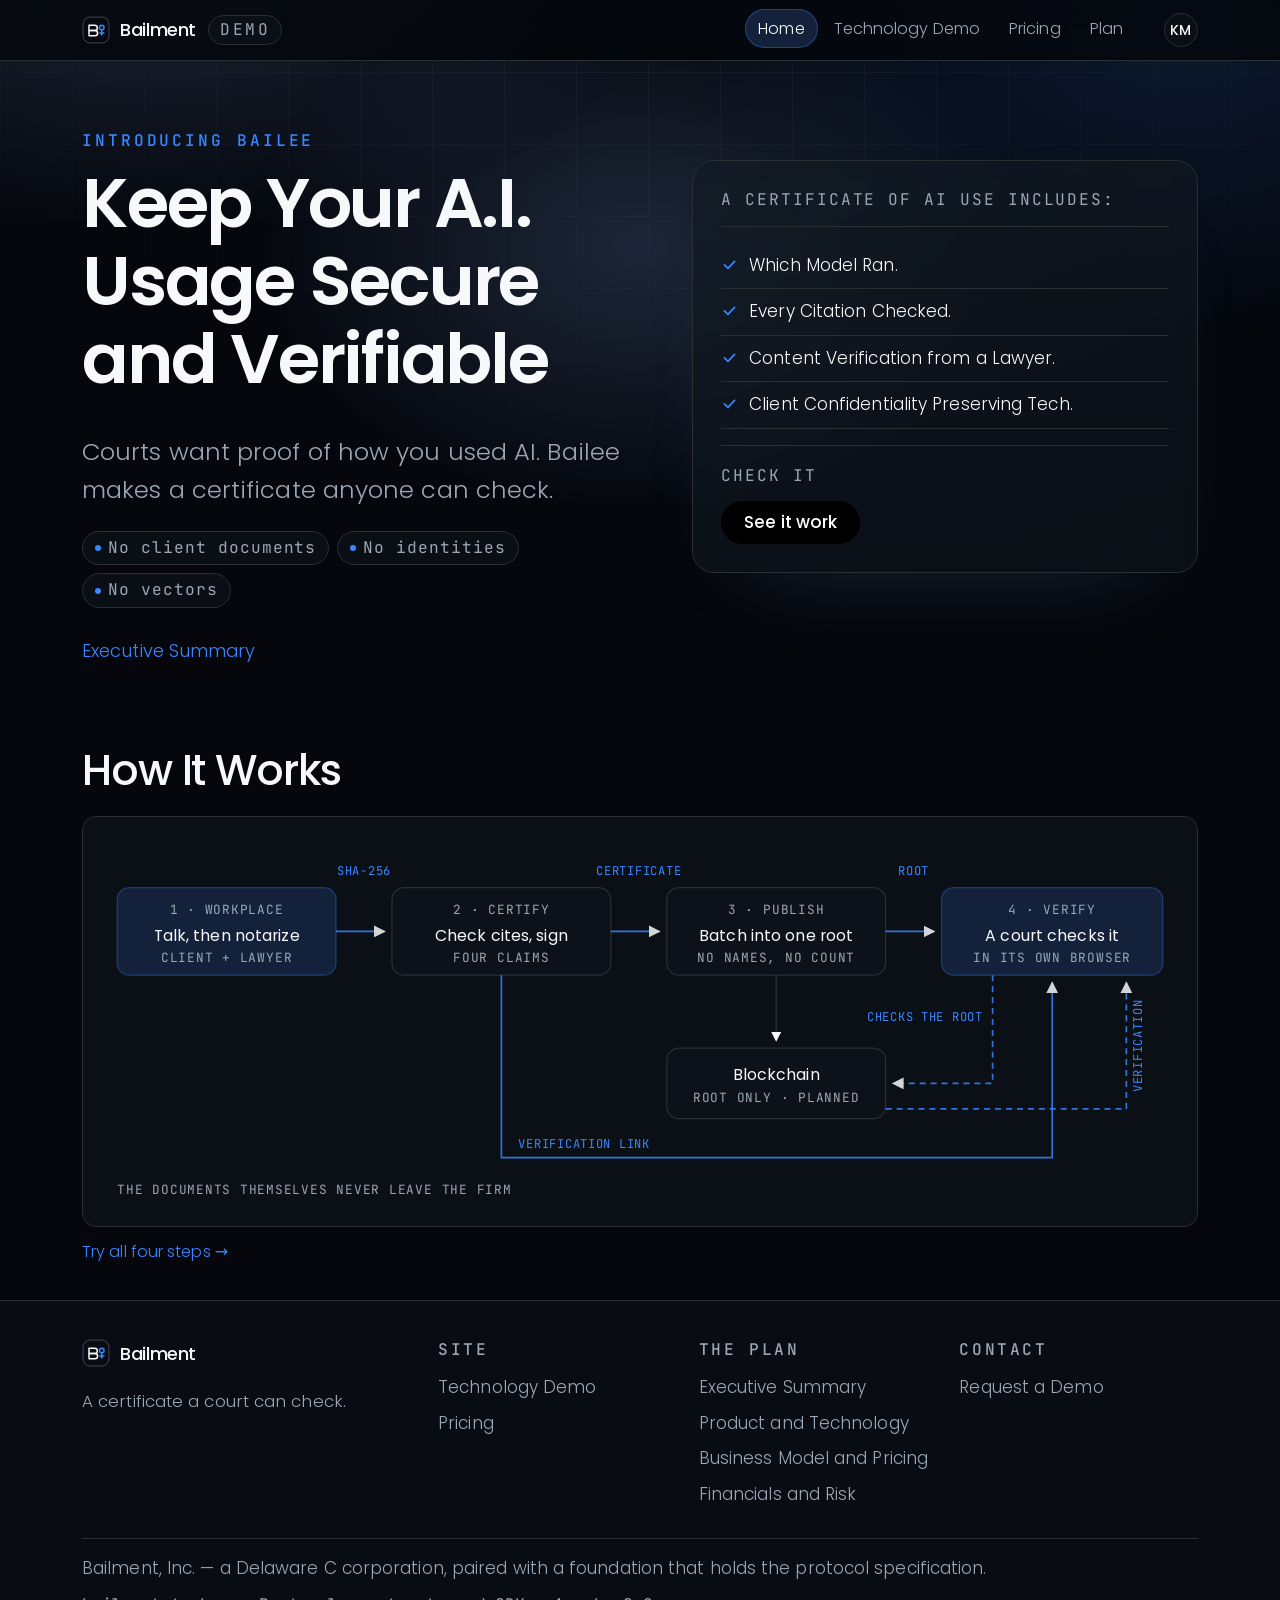
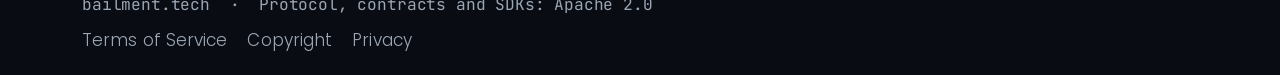
==== commit ff185335: "Demo and pricing copy: drop Connect an appliance, demo cite check catches and corrects bad cites, to" ====
--- a/index.html
+++ b/index.html
@@ -22,7 +22,7 @@
   <meta name="twitter:title" content="Bailment &mdash; Keep Your A.I. Usage Secure and Verifiable">
   <meta name="twitter:description" content="Courts ask lawyers to prove how they used AI. Bailee makes a certificate a court can check.">
   <meta name="twitter:image" content="https://bailment.tech/assets/og.png">
-  <link rel="stylesheet" href="style.css?v=8">
+  <link rel="stylesheet" href="style.css?v=9">
 </head>
 <body>
 <a class="skip" href="#main">Skip to content</a>
@@ -118,7 +118,8 @@
   <path class="dg-line-a" d="M326 112 V262 H779 V118" marker-end="url(#fh)" style="color:#3A86FF"/>
   <path class="dg-line-a" d="M730 112 V201 H648" marker-end="url(#fh)" style="color:#3A86FF;stroke-dasharray:5 4"/>
   <text class="dg-l" x="722" y="150" text-anchor="end">CHECKS THE ROOT</text>
-  <text class="dg-l" x="722" y="163" text-anchor="end">PLANNED</text>
+  <path class="dg-line-a" d="M642 222 H840 V118" marker-end="url(#fh)" style="color:#3A86FF;stroke-dasharray:5 4"/>
+  <text class="dg-l" transform="translate(853 170) rotate(-90)" text-anchor="middle">VERIFICATION</text>
   <text class="dg-l" x="213" y="30" text-anchor="middle">SHA-256</text>
   <text class="dg-l" x="439" y="30" text-anchor="middle">CERTIFICATE</text>
   <text class="dg-l" x="665" y="30" text-anchor="middle">ROOT</text>
@@ -178,7 +179,7 @@
     </div>
   </div>
 </footer>
-<script src="app/profile.js?v=2"></script>
+<script src="app/profile.js?v=3"></script>
 <script src="app/config.js?v=7"></script>
 </body>
 </html>
--- a/style.css
+++ b/style.css
@@ -256,6 +256,9 @@
   -webkit-backdrop-filter:blur(8px);
   position:relative;
 }
+/* backdrop-filter makes every panel its own stacking context, so a "?" tip would sit under
+   the next panel; lift the panel whose tip is open */
+.panel:has(.wm-help:hover),.panel:has(.wm-q:focus){z-index:5}
 .panel.lg{border-radius:var(--radius-lg);padding:clamp(24px,3.4vw,40px)}
 .panel.hl{border-color:var(--accent-ring);box-shadow:0 0 0 1px var(--accent-ring),0 24px 60px -40px var(--fx-glow)}
 .panel h3{margin-bottom:.4em}
@@ -654,3 +657,28 @@
   white-space:pre-wrap;background:var(--chip-bg);border:1px solid var(--border-hairline);
   border-radius:10px;padding:14px;font-family:var(--font-mono);font-size:.82rem;max-height:320px;overflow:auto;
 }
+
+/* The profile's "?" explainers. The dialog is not a .widget and not every page loads app.css,
+   so the same hover/focus tooltip is declared here for it. */
+.pf-dialog .pf-line{position:relative}
+.pf-dialog .wm-help{display:inline-flex;align-items:center;vertical-align:middle;margin-left:6px}
+.pf-dialog .wm-q{
+  display:inline-flex;align-items:center;justify-content:center;width:20px;height:20px;padding:0;
+  background:transparent;color:var(--fg-muted);border:1px solid var(--border-hairline);border-radius:999px;
+  font-family:var(--font-body);font-size:.8rem;line-height:1;font-weight:600;cursor:help}
+.pf-dialog .wm-q:hover,.pf-dialog .wm-q:focus{outline:none;color:var(--accent);border-color:var(--accent)}
+.pf-dialog .wm-tip{
+  display:none;position:absolute;z-index:30;left:0;right:0;top:100%;margin-top:4px;
+  background:var(--neutral-950);color:var(--ink);border:1px solid var(--accent-ring);border-radius:10px;
+  padding:10px 12px;font-size:.92rem;line-height:1.5;text-transform:none;letter-spacing:normal;font-weight:400;
+  box-shadow:0 10px 30px rgba(0,0,0,.45);pointer-events:none}
+.pf-dialog .wm-q:hover + .wm-tip,.pf-dialog .wm-help:hover .wm-tip,
+.pf-dialog .wm-q:focus + .wm-tip{display:block}
+/* who notarized, and the case filter */
+.pf-by{font-size:.72rem;letter-spacing:.08em;text-transform:uppercase;padding:2px 8px;border-radius:999px;
+  border:1px solid var(--border-hairline);color:var(--fg-muted);flex:0 0 auto}
+.pf-by.client{border-color:color-mix(in srgb,var(--tint-lime) 55%,transparent);color:var(--tint-lime)}
+.pf-by.lawyer{border-color:var(--accent-ring);color:var(--accent)}
+.pf-filter{display:flex;align-items:center;gap:10px;margin:0 0 10px;color:var(--fg-muted);font-size:.9rem}
+.pf-filter select{background:var(--neutral-950);color:var(--ink);border:1px solid var(--border-hairline);
+  border-radius:999px;padding:6px 12px;color-scheme:dark;font-family:var(--font-body)}
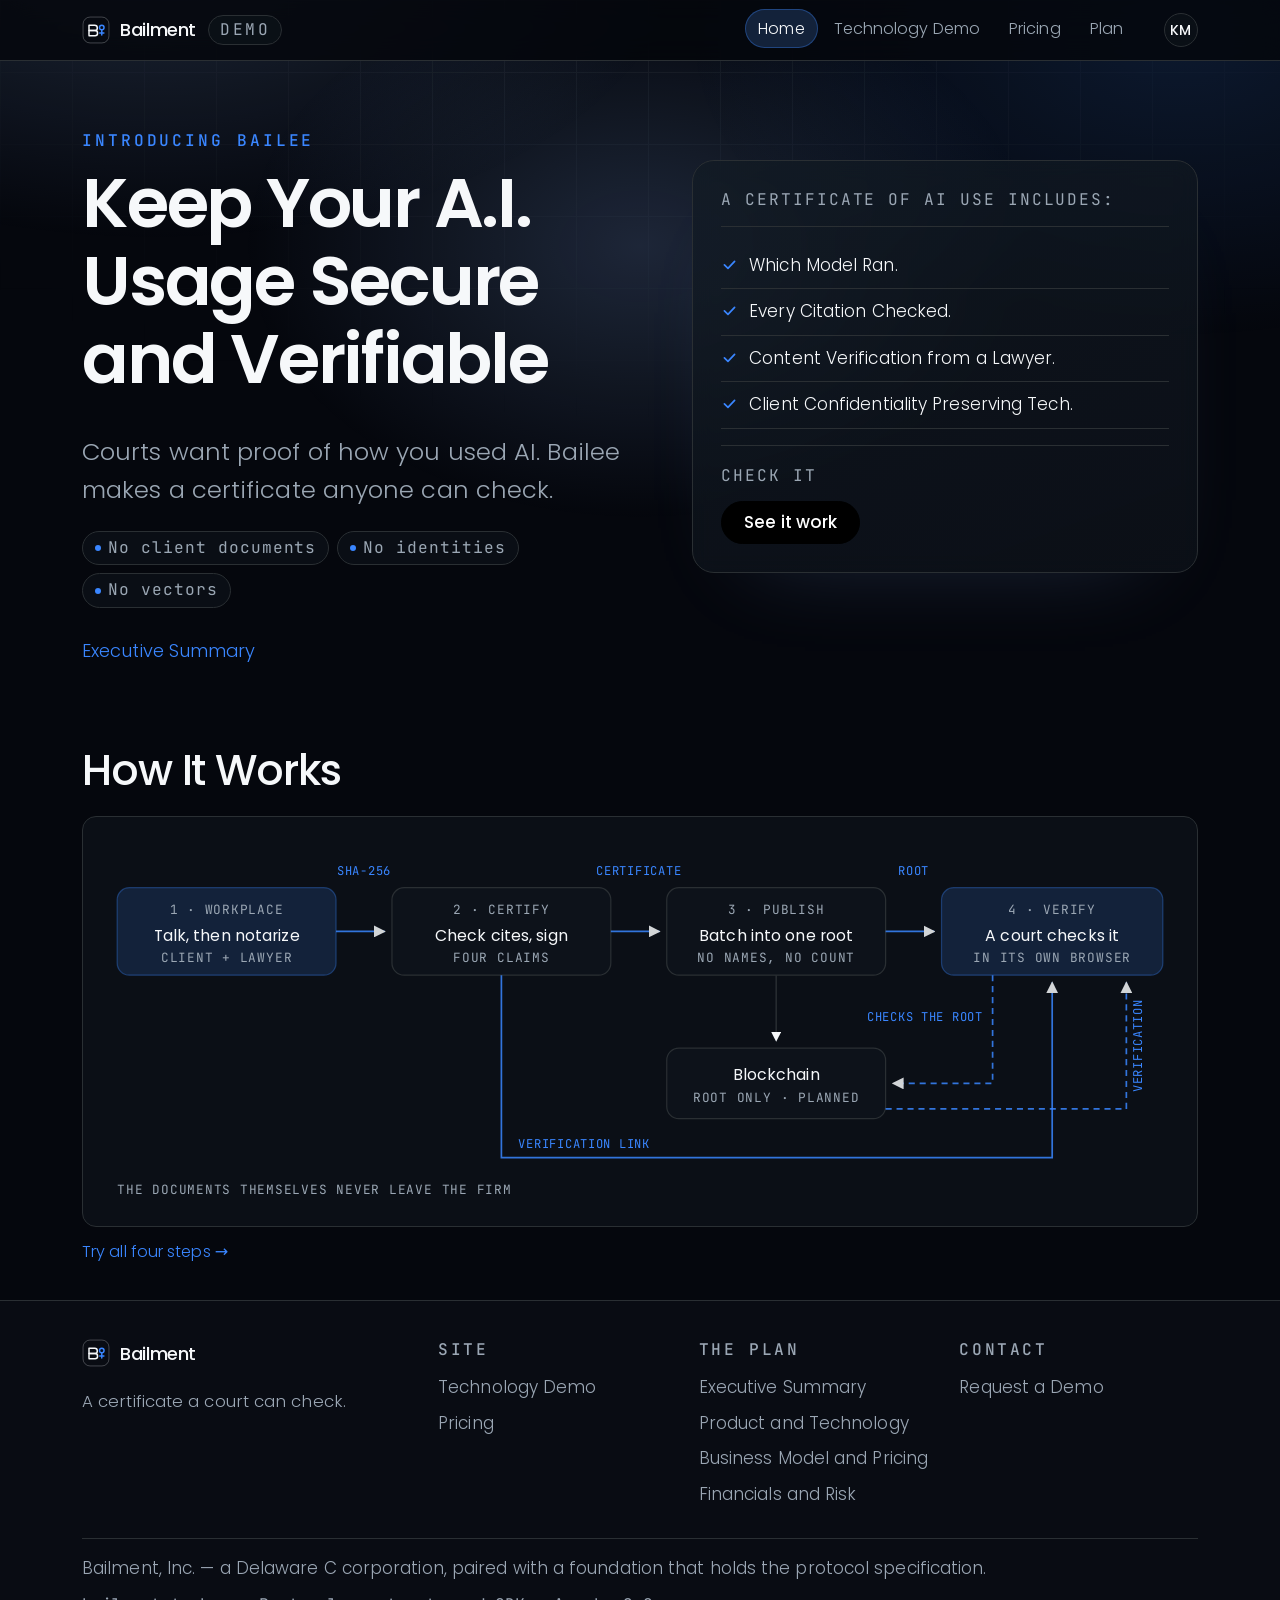
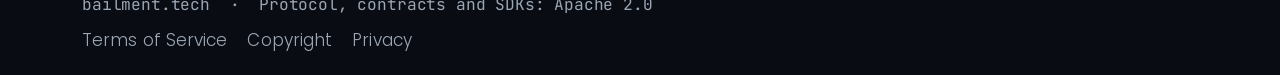
==== commit 078050c5: "Plan with 14 figures and section 10; Team tier dropped from pricing Mirrors site/ from Kronoshus/bai" ====
--- a/index.html
+++ b/index.html
@@ -22,7 +22,7 @@
   <meta name="twitter:title" content="Bailment &mdash; Keep Your A.I. Usage Secure and Verifiable">
   <meta name="twitter:description" content="Courts ask lawyers to prove how they used AI. Bailee makes a certificate a court can check.">
   <meta name="twitter:image" content="https://bailment.tech/assets/og.png">
-  <link rel="stylesheet" href="style.css?v=9">
+  <link rel="stylesheet" href="style.css?v=12">
 </head>
 <body>
 <a class="skip" href="#main">Skip to content</a>
@@ -179,7 +179,7 @@
     </div>
   </div>
 </footer>
-<script src="app/profile.js?v=3"></script>
-<script src="app/config.js?v=7"></script>
+<script src="app/profile.js?v=4"></script>
+<script src="app/config.js?v=8"></script>
 </body>
 </html>
--- a/style.css
+++ b/style.css
@@ -491,6 +491,9 @@
 .dg-l{fill:var(--accent);font-family:var(--font-mono);font-size:10px;letter-spacing:.06em}
 .dg-line{stroke:var(--border-hairline);stroke-width:1.2;fill:none}
 .dg-line-a{stroke:var(--accent);stroke-width:1.4;fill:none;opacity:.85}
+.dg-bar{fill:var(--accent)}
+.dg-bar-n{fill:var(--tint-ember)}
+.dg-grid{stroke:var(--border-hairline);fill:none}
 
 /* --- Callouts ------------------------------------------------------------ */
 
@@ -658,22 +661,38 @@
   border-radius:10px;padding:14px;font-family:var(--font-mono);font-size:.82rem;max-height:320px;overflow:auto;
 }
 
-/* The profile's "?" explainers. The dialog is not a .widget and not every page loads app.css,
-   so the same hover/focus tooltip is declared here for it. */
+/* The "?" explainer, for widgets and the profile dialog alike. It lives here because
+   the dialog opens on pages that do not load app.css. Requirements: app/app.css. */
 .pf-dialog .pf-line{position:relative}
 .pf-dialog .wm-help{display:inline-flex;align-items:center;vertical-align:middle;margin-left:6px}
-.pf-dialog .wm-q{
-  display:inline-flex;align-items:center;justify-content:center;width:20px;height:20px;padding:0;
-  background:transparent;color:var(--fg-muted);border:1px solid var(--border-hairline);border-radius:999px;
-  font-family:var(--font-body);font-size:.8rem;line-height:1;font-weight:600;cursor:help}
-.pf-dialog .wm-q:hover,.pf-dialog .wm-q:focus{outline:none;color:var(--accent);border-color:var(--accent)}
-.pf-dialog .wm-tip{
-  display:none;position:absolute;z-index:30;left:0;right:0;top:100%;margin-top:4px;
-  background:var(--neutral-950);color:var(--ink);border:1px solid var(--accent-ring);border-radius:10px;
-  padding:10px 12px;font-size:.92rem;line-height:1.5;text-transform:none;letter-spacing:normal;font-weight:400;
-  box-shadow:0 10px 30px rgba(0,0,0,.45);pointer-events:none}
-.pf-dialog .wm-q:hover + .wm-tip,.pf-dialog .wm-help:hover .wm-tip,
-.pf-dialog .wm-q:focus + .wm-tip{display:block}
+:is(.widget,.pf-dialog) .wm-q{
+  display:inline-flex;align-items:center;justify-content:center;
+  width:22px;height:22px;padding:0;flex:0 0 auto;
+  background:transparent;color:var(--fg-muted);
+  border:1px solid var(--border-hairline);border-radius:999px;
+  font-family:var(--font-body);font-size:.85rem;line-height:1;font-weight:600;
+  cursor:help;transition:color .15s,border-color .15s;
+}
+:is(.widget,.pf-dialog) .wm-q:hover{color:var(--accent);border-color:var(--accent)}
+:is(.widget,.pf-dialog) .wm-q:focus{outline:none;color:var(--accent);border-color:var(--accent);
+  box-shadow:0 0 0 3px var(--accent-ring)}
+
+:is(.widget,.pf-dialog) .wm-tip{
+  display:none;position:absolute;z-index:30;
+  left:0;right:0;top:100%;margin-top:6px;
+  max-width:100%;box-sizing:border-box;
+  background:var(--neutral-950);color:var(--ink);
+  border:1px solid var(--accent-ring);border-radius:var(--radius-sm);
+  padding:11px 13px;
+  font-family:var(--font-body);font-size:.98rem;line-height:1.55;
+  text-transform:none;letter-spacing:normal;font-weight:400;
+  box-shadow:0 10px 30px rgba(0,0,0,.45);
+  pointer-events:none;                 /* never blocks the control it explains */
+}
+:is(.widget,.pf-dialog) .wm-q:hover + .wm-tip,
+:is(.widget,.pf-dialog) .wm-help:hover .wm-tip,
+:is(.widget,.pf-dialog) .wm-q:focus + .wm-tip,
+:is(.widget,.pf-dialog) .wm-q:focus-visible + .wm-tip{display:block}
 /* who notarized, and the case filter */
 .pf-by{font-size:.72rem;letter-spacing:.08em;text-transform:uppercase;padding:2px 8px;border-radius:999px;
   border:1px solid var(--border-hairline);color:var(--fg-muted);flex:0 0 auto}
